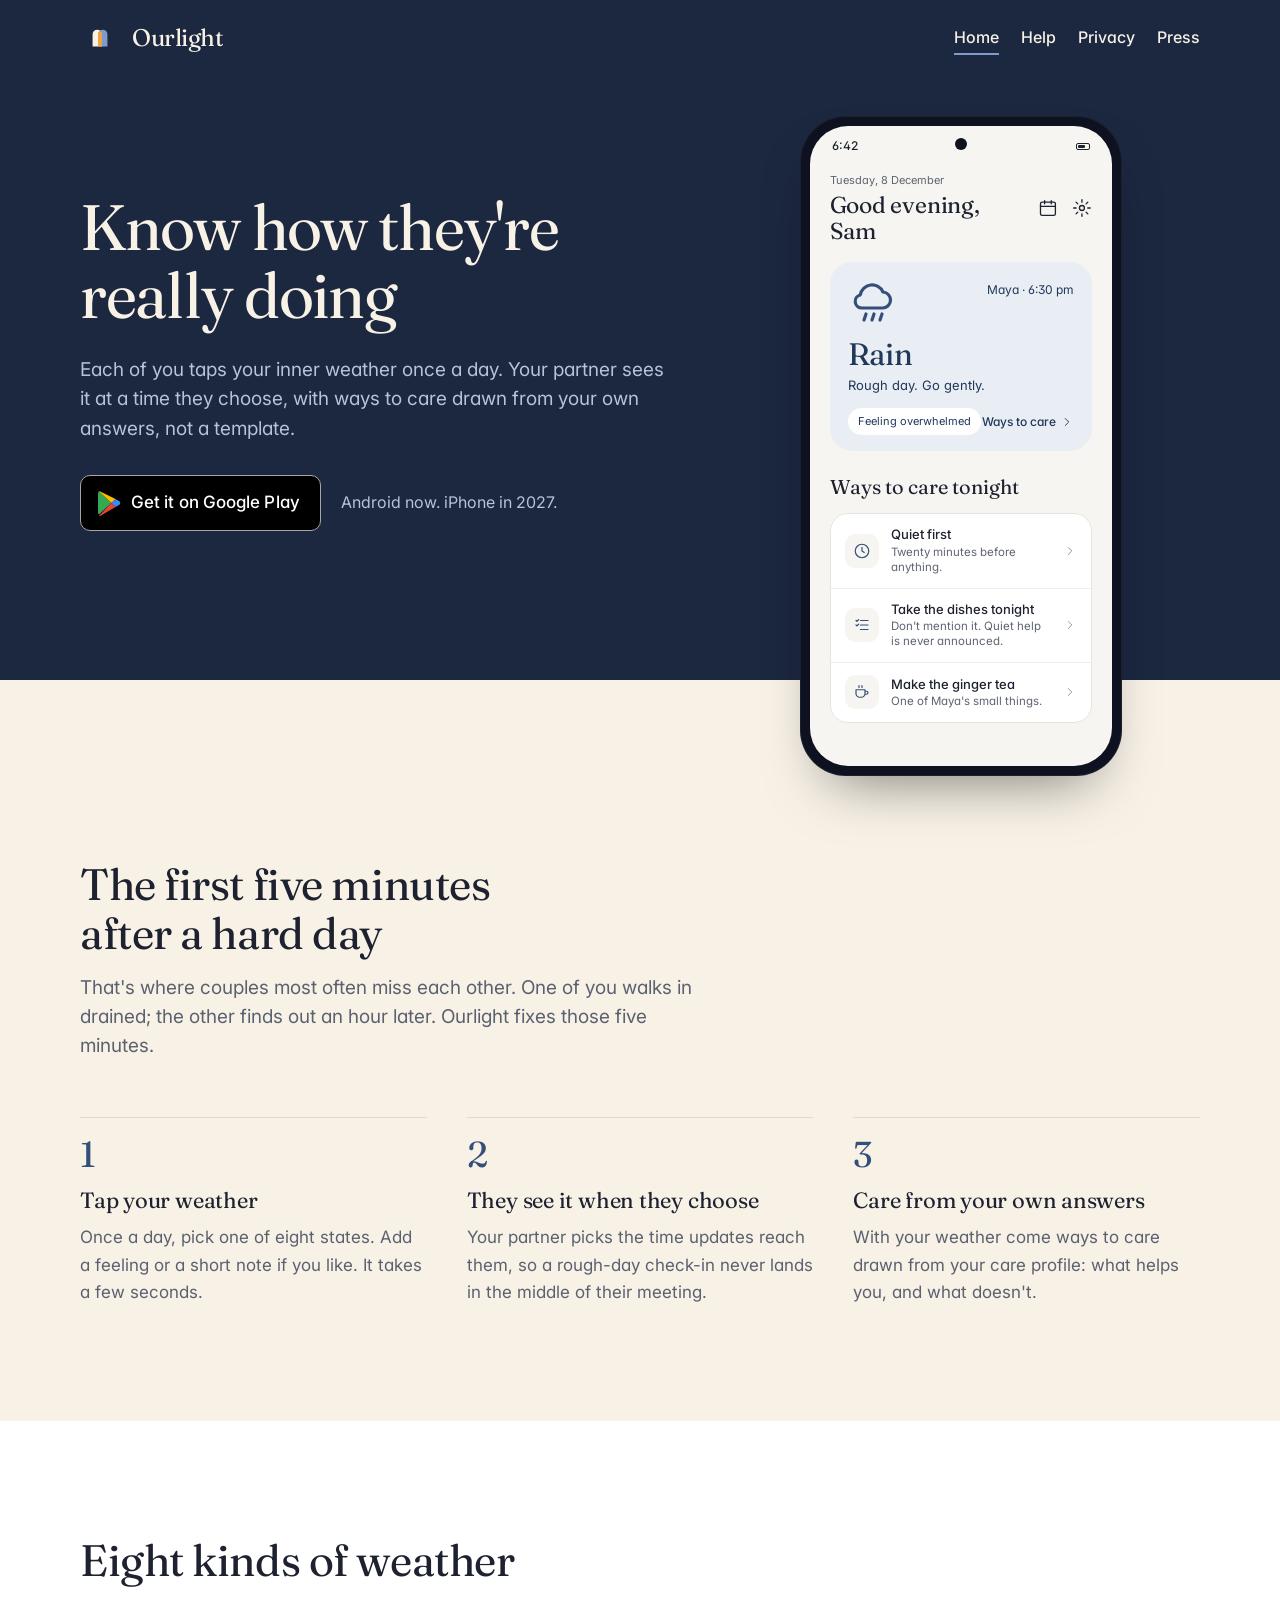
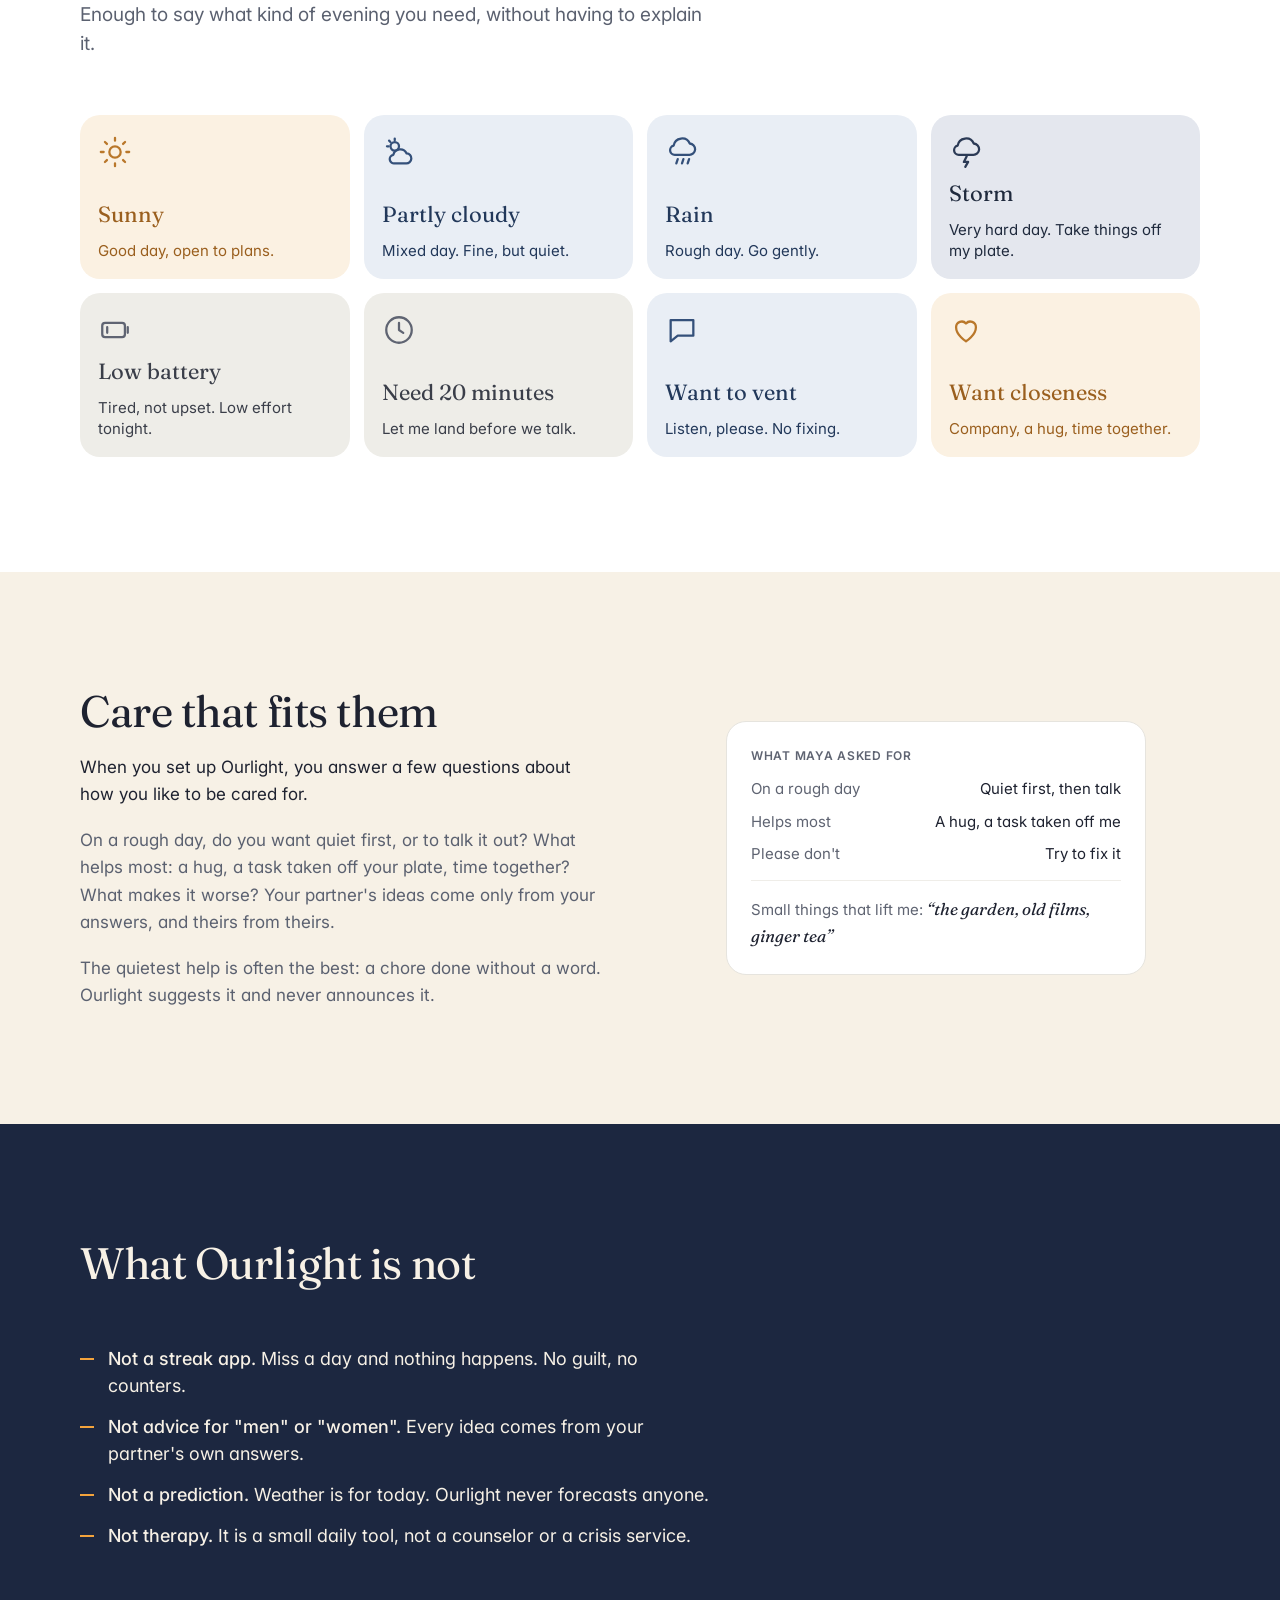
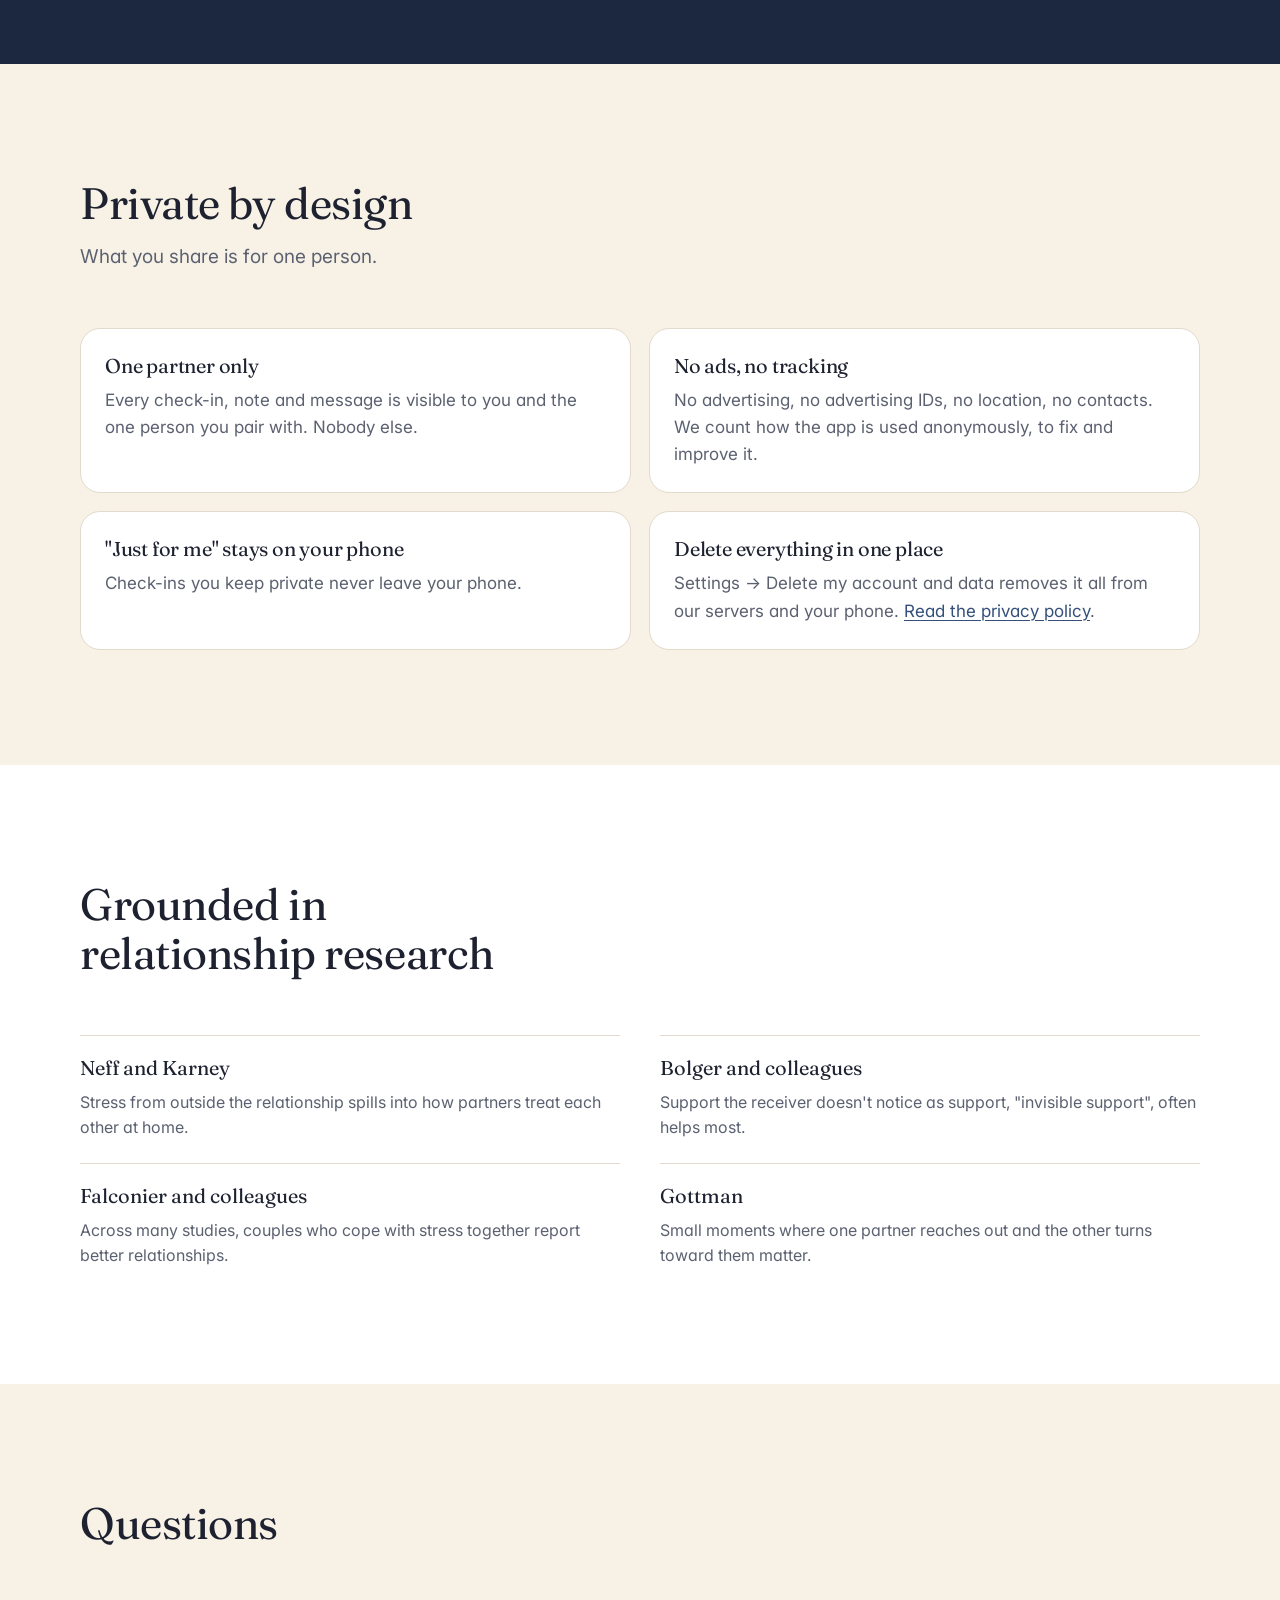
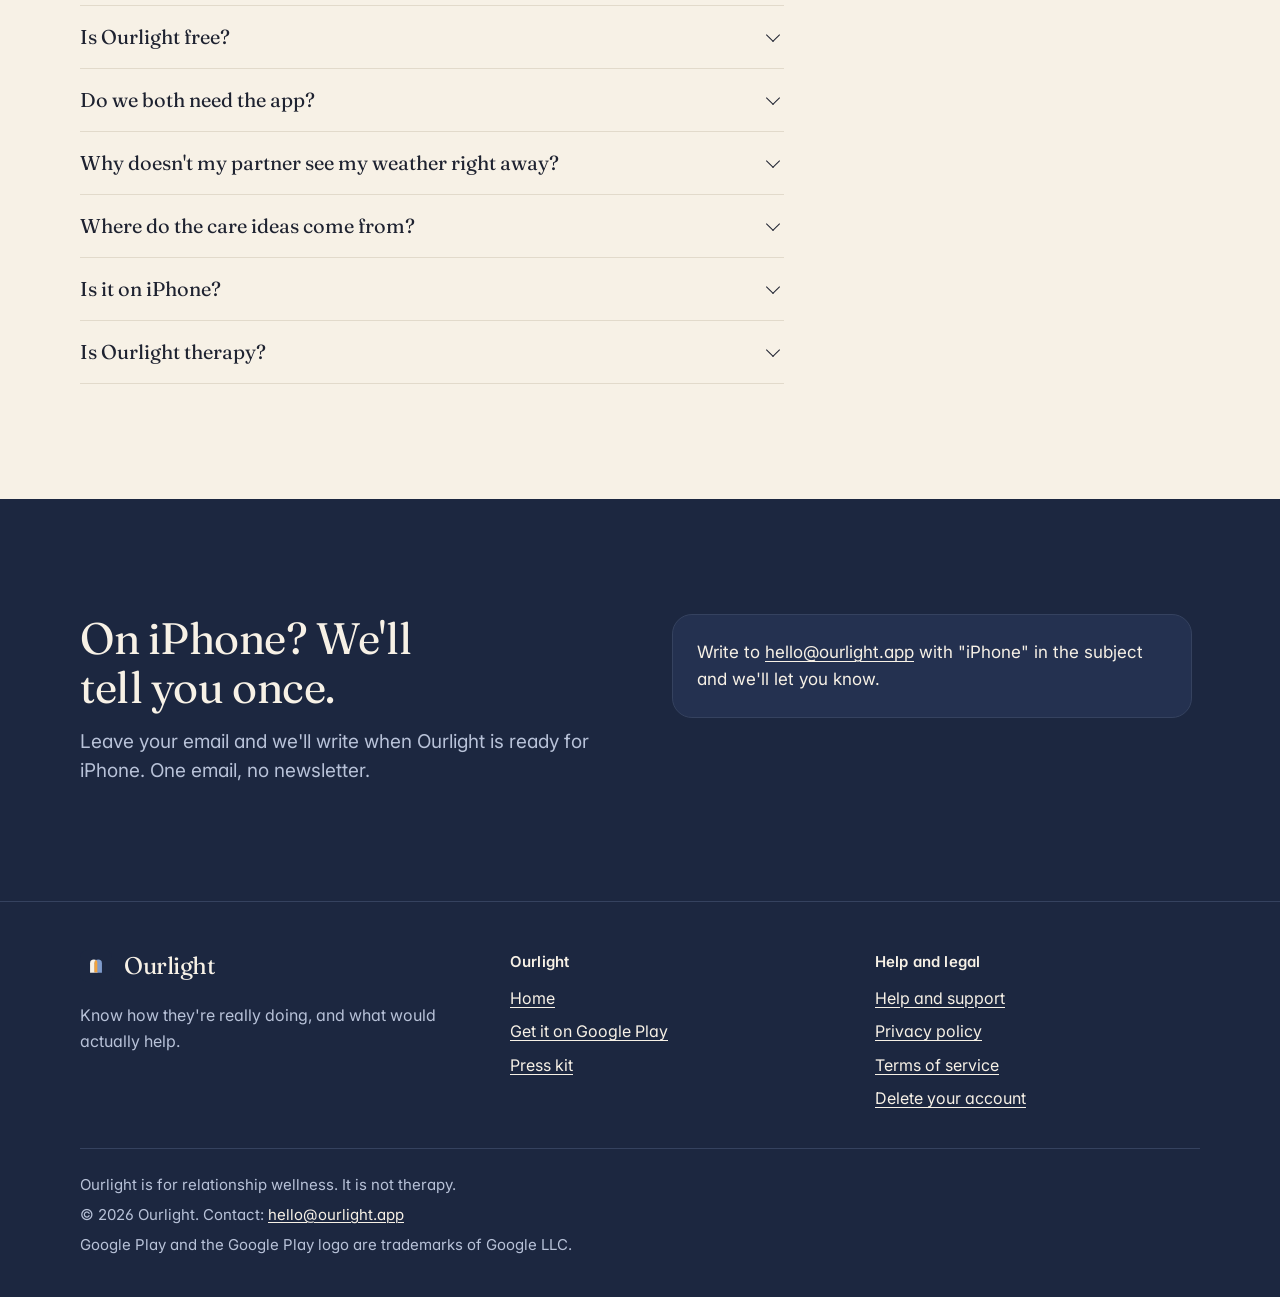
==== index.html @ b7037965 "Publish ourlight.app Co-Authored-By: Claude Opus 5.5 <noreply@anthropic.com> Claude-Session: https:/" ====
<!doctype html>
<html lang="en">
<head>
<meta charset="utf-8">
<meta name="viewport" content="width=device-width, initial-scale=1">
<title>Ourlight: Care for Couples</title>
<meta name="description" content="Know how your partner is really doing, and what would actually help. One tap a day. Care ideas from their own answers. No ads, no tracking.">
<link rel="canonical" href="https://ourlight.app/">
<meta name="theme-color" content="#1C2740">
<meta property="og:type" content="website">
<meta property="og:site_name" content="Ourlight">
<meta property="og:title" content="Ourlight: Care for Couples">
<meta property="og:description" content="Know how your partner is really doing, and what would actually help. One tap a day. Care ideas from their own answers. No ads, no tracking.">
<meta property="og:url" content="https://ourlight.app/">
<meta property="og:image" content="https://ourlight.app/assets/og/default.png">
<meta name="twitter:card" content="summary_large_image">
<link rel="icon" href="/favicon.png">
<link rel="apple-touch-icon" href="/apple-touch-icon.png">
<link rel="preconnect" href="https://fonts.googleapis.com">
<link rel="preconnect" href="https://fonts.gstatic.com" crossorigin>
<link rel="stylesheet" href="https://fonts.googleapis.com/css2?family=Fraunces:ital,opsz,wght@0,9..144,400;1,9..144,400&family=Inter:wght@400;500;600&display=swap">
<link rel="stylesheet" href="/assets/site.css">
</head>
<body>
<a class="skip-link" href="#main">Skip to content</a>
<header class="site-header on-navy" style="background:var(--navy)"><div class="wrap">
<a class="brand" href="/" aria-label="Ourlight home"><svg class="mark" viewBox="0 0 1024 1024" aria-hidden="true"><rect width="1024" height="1024" fill="#1C2740"/><defs><clipPath id="m1"><path d="M322 730 V420 A120 120 0 0 1 562 420 V730 Z"/></clipPath></defs><path d="M322 730 V420 A120 120 0 0 1 562 420 V730 Z" fill="#F7F1E6"/><path d="M462 730 V420 A120 120 0 0 1 702 420 V730 Z" fill="#7F9BCB"/><path d="M462 730 V420 A120 120 0 0 1 702 420 V730 Z" fill="#F3A33C" clip-path="url(#m1)"/></svg><span class="word">Ourlight</span></a>
<nav aria-label="Main"><ul class="nav"><li><a href="/" aria-current="page">Home</a></li><li><a href="/support">Help</a></li><li><a href="/privacy">Privacy</a></li><li><a href="/press">Press</a></li></ul></nav>
</div></header>
<main id="main">
<section class="hero"><div class="wrap grid">
<div class="hero-copy">
<h1>Know how they're really doing</h1>
<p class="lede">Each of you taps your inner weather once a day. Your partner sees it at a time they choose, with ways to care drawn from your own answers, not a template.</p>
<div class="hero-actions">
<a class="btn btn-play" href="https://play.google.com/store/apps/details?id=app.ourlight"><svg class="tri" viewBox="0 0 24 26" aria-hidden="true"><path d="M2 1.5l12.4 11.5L2 24.5c-.6-.3-1-.9-1-1.7V3.2c0-.8.4-1.4 1-1.7z" fill="#34A853"/><path d="M18.6 9.1L14.4 13 2 1.5c.3-.2.8-.2 1.2 0z" fill="#FBBC04"/><path d="M18.6 16.9L3.2 25.9c-.4.2-.9.2-1.2-.1L14.4 13z" fill="#EA4335"/><path d="M22.4 11.3c1.1.6 1.1 2.8 0 3.4l-3.8 2.2L14.4 13l4.2-3.9z" fill="#4285F4"/></svg><span>Get it on Google Play</span></a>
<p class="hero-note">Android now. iPhone in 2027.</p>
</div>
</div>
<div class="hero-phone"><div class="phone" role="img" aria-label="The Ourlight home screen showing Maya's weather: Rain, rough day, go gently, with three ways to care tonight">
<div class="screen">
<div class="status"><span>6:42</span><span class="cam"></span><span class="sig"><i></i></span></div>
<div class="content">
<div class="top"><div><p class="date">Tuesday, 8 December</p><p class="greet">Good evening, Sam</p></div><div class="icons"><svg viewBox="0 0 24 24" fill="none" stroke="currentColor" stroke-width="1.6" stroke-linecap="round" stroke-linejoin="round" aria-hidden="true"><rect x="3" y="5" width="18" height="16" rx="2"/><path d="M3 10h18M8 3v4M16 3v4"/></svg><svg viewBox="0 0 24 24" fill="none" stroke="currentColor" stroke-width="1.6" stroke-linecap="round" stroke-linejoin="round" aria-hidden="true"><circle cx="12" cy="12" r="3"/><path d="M12 2v3M12 19v3M4.9 4.9l2.1 2.1M17 17l2.1 2.1M2 12h3M19 12h3M4.9 19.1L7 17M17 7l2.1-2.1"/></svg></div></div>
<div class="wcard">
<div class="row"><svg class="big" viewBox="0 0 24 24" fill="none" stroke="currentColor" stroke-width="1.6" stroke-linecap="round" stroke-linejoin="round" aria-hidden="true"><path d="M7 14h10a4 4 0 0 0 .5-8 6 6 0 0 0-11.4 1.5A3.3 3.3 0 0 0 7 14z"/><path d="M9 17l-1 3M13 17l-1 3M17 17l-1 3"/></svg><span class="who">Maya &middot; 6:30 pm</span></div>
<div><div class="label">Rain</div><div class="meaning">Rough day. Go gently.</div></div>
<div class="foot"><span class="pill">Feeling overwhelmed</span><span class="ways">Ways to care <svg viewBox="0 0 24 24" fill="none" stroke="currentColor" stroke-width="1.6" stroke-linecap="round" stroke-linejoin="round" aria-hidden="true"><path d="M9 6l6 6-6 6"/></svg></span></div>
</div>
<h4>Ways to care tonight</h4>
<div class="list">
<div class="idea"><span class="tile"><svg viewBox="0 0 24 24" fill="none" stroke="currentColor" stroke-width="1.6" stroke-linecap="round" stroke-linejoin="round" aria-hidden="true"><circle cx="12" cy="12" r="9"/><path d="M12 7v5l3 2"/></svg></span><div><div class="t">Quiet first</div><div class="d">Twenty minutes before anything.</div></div><svg class="chev" viewBox="0 0 24 24" fill="none" stroke="currentColor" stroke-width="1.6" stroke-linecap="round" stroke-linejoin="round" aria-hidden="true"><path d="M9 6l6 6-6 6"/></svg></div>
<div class="idea"><span class="tile"><svg viewBox="0 0 24 24" fill="none" stroke="currentColor" stroke-width="1.6" stroke-linecap="round" stroke-linejoin="round" aria-hidden="true"><path d="M10 6h10M10 12h10M10 18h10M4 6l1.2 1.2L7.5 5M4 12l1.2 1.2L7.5 11"/></svg></span><div><div class="t">Take the dishes tonight</div><div class="d">Don't mention it. Quiet help is never announced.</div></div><svg class="chev" viewBox="0 0 24 24" fill="none" stroke="currentColor" stroke-width="1.6" stroke-linecap="round" stroke-linejoin="round" aria-hidden="true"><path d="M9 6l6 6-6 6"/></svg></div>
<div class="idea"><span class="tile"><svg viewBox="0 0 24 24" fill="none" stroke="currentColor" stroke-width="1.6" stroke-linecap="round" stroke-linejoin="round" aria-hidden="true"><path d="M4 9h12v5a5 5 0 0 1-5 5H9a5 5 0 0 1-5-5zM16 11h2a2 2 0 0 1 0 4h-2M8 3.5v2.5M12 3.5v2.5"/></svg></span><div><div class="t">Make the ginger tea</div><div class="d">One of Maya's small things.</div></div><svg class="chev" viewBox="0 0 24 24" fill="none" stroke="currentColor" stroke-width="1.6" stroke-linecap="round" stroke-linejoin="round" aria-hidden="true"><path d="M9 6l6 6-6 6"/></svg></div>
</div>
</div></div></div></div>
</div></section>

<section class="section index-first"><div class="wrap">
<div class="section-head"><h2>The first five minutes after a hard day</h2><p class="lede">That's where couples most often miss each other. One of you walks in drained; the other finds out an hour later. Ourlight fixes those five minutes.</p></div>
<ol class="steps" style="list-style:none;padding:0;margin:0">
<li class="step"><h3>Tap your weather</h3><p>Once a day, pick one of eight states. Add a feeling or a short note if you like. It takes a few seconds.</p></li>
<li class="step"><h3>They see it when they choose</h3><p>Your partner picks the time updates reach them, so a rough-day check-in never lands in the middle of their meeting.</p></li>
<li class="step"><h3>Care from your own answers</h3><p>With your weather come ways to care drawn from your care profile: what helps you, and what doesn't.</p></li>
</ol>
</div></section>

<section class="section band"><div class="wrap">
<div class="section-head"><h2>Eight kinds of weather</h2><p class="lede">Enough to say what kind of evening you need, without having to explain it.</p></div>
<ul class="states"><li class="state sunny"><svg class="wi" viewBox="0 0 24 24" fill="none" stroke="currentColor" stroke-width="1.6" stroke-linecap="round" stroke-linejoin="round" aria-hidden="true"><circle cx="12" cy="12" r="4"/><path d="M12 2v2M12 20v2M4.9 4.9l1.4 1.4M17.7 17.7l1.4 1.4M2 12h2M20 12h2M4.9 19.1l1.4-1.4M17.7 6.3l1.4-1.4"/></svg><span class="label">Sunny</span><p class="meaning">Good day, open to plans.</p></li><li class="state partly"><svg class="wi" viewBox="0 0 24 24" fill="none" stroke="currentColor" stroke-width="1.6" stroke-linecap="round" stroke-linejoin="round" aria-hidden="true"><circle cx="9" cy="8" r="3"/><path d="M9 2.5v1.2M3.5 8h1.2M5 4l.9.9"/><path d="M9 20h8a3.5 3.5 0 0 0 .4-7 5 5 0 0 0-9.4 1A3 3 0 0 0 9 20z"/></svg><span class="label">Partly cloudy</span><p class="meaning">Mixed day. Fine, but quiet.</p></li><li class="state rain"><svg class="wi" viewBox="0 0 24 24" fill="none" stroke="currentColor" stroke-width="1.6" stroke-linecap="round" stroke-linejoin="round" aria-hidden="true"><path d="M7 14h10a4 4 0 0 0 .5-8 6 6 0 0 0-11.4 1.5A3.3 3.3 0 0 0 7 14z"/><path d="M9 17l-1 3M13 17l-1 3M17 17l-1 3"/></svg><span class="label">Rain</span><p class="meaning">Rough day. Go gently.</p></li><li class="state storm"><svg class="wi" viewBox="0 0 24 24" fill="none" stroke="currentColor" stroke-width="1.6" stroke-linecap="round" stroke-linejoin="round" aria-hidden="true"><path d="M7 14h10a4 4 0 0 0 .5-8 6 6 0 0 0-11.4 1.5A3.3 3.3 0 0 0 7 14z"/><path d="M12.5 15l-2 4h3l-2 3.5"/></svg><span class="label">Storm</span><p class="meaning">Very hard day. Take things off my plate.</p></li><li class="state battery"><svg class="wi" viewBox="0 0 24 24" fill="none" stroke="currentColor" stroke-width="1.6" stroke-linecap="round" stroke-linejoin="round" aria-hidden="true"><rect x="3" y="7" width="16" height="10" rx="2"/><path d="M21 10v4M6.5 10v4"/></svg><span class="label">Low battery</span><p class="meaning">Tired, not upset. Low effort tonight.</p></li><li class="state space"><svg class="wi" viewBox="0 0 24 24" fill="none" stroke="currentColor" stroke-width="1.6" stroke-linecap="round" stroke-linejoin="round" aria-hidden="true"><circle cx="12" cy="12" r="9"/><path d="M12 12l3 2M12 12V7"/></svg><span class="label">Need 20 minutes</span><p class="meaning">Let me land before we talk.</p></li><li class="state vent"><svg class="wi" viewBox="0 0 24 24" fill="none" stroke="currentColor" stroke-width="1.6" stroke-linecap="round" stroke-linejoin="round" aria-hidden="true"><path d="M4 5h16v11H9l-5 4z"/></svg><span class="label">Want to vent</span><p class="meaning">Listen, please. No fixing.</p></li><li class="state closeness"><svg class="wi" viewBox="0 0 24 24" fill="none" stroke="currentColor" stroke-width="1.6" stroke-linecap="round" stroke-linejoin="round" aria-hidden="true"><path d="M12 20s-7-4.4-7-10a4 4 0 0 1 7-2.6A4 4 0 0 1 19 10c0 5.6-7 10-7 10z"/></svg><span class="label">Want closeness</span><p class="meaning">Company, a hug, time together.</p></li></ul>
</div></section>

<section class="section"><div class="wrap split">
<div class="text">
<h2>Care that fits them</h2>
<p class="strong" style="margin-top:18px">When you set up Ourlight, you answer a few questions about how you like to be cared for.</p>
<p>On a rough day, do you want quiet first, or to talk it out? What helps most: a hug, a task taken off your plate, time together? What makes it worse? Your partner's ideas come only from your answers, and theirs from theirs.</p>
<p>The quietest help is often the best: a chore done without a word. Ourlight suggests it and never announces it.</p>
</div>
<div class="profile-card" aria-label="Example care profile">
<div class="eyebrow">What Maya asked for</div>
<dl>
<div class="r"><dt>On a rough day</dt><dd>Quiet first, then talk</dd></div>
<div class="r"><dt>Helps most</dt><dd>A hug, a task taken off me</dd></div>
<div class="r"><dt>Please don't</dt><dd>Try to fix it</dd></div>
</dl>
<div class="lift">Small things that lift me: <q>the garden, old films, ginger tea</q></div>
</div>
</div></section>

<section class="section band-navy"><div class="wrap">
<div class="section-head"><h2>What Ourlight is not</h2></div>
<ul class="plain">
<li><b>Not a streak app.</b> Miss a day and nothing happens. No guilt, no counters.</li>
<li><b>Not advice for "men" or "women".</b> Every idea comes from your partner's own answers.</li>
<li><b>Not a prediction.</b> Weather is for today. Ourlight never forecasts anyone.</li>
<li><b>Not therapy.</b> It is a small daily tool, not a counselor or a crisis service.</li>
</ul>
</div></section>

<section class="section"><div class="wrap">
<div class="section-head"><h2>Private by design</h2><p class="lede">What you share is for one person.</p></div>
<div class="tiles">
<div class="tile-card"><h3>One partner only</h3><p>Every check-in, note and message is visible to you and the one person you pair with. Nobody else.</p></div>
<div class="tile-card"><h3>No ads, no tracking</h3><p>No advertising, no advertising IDs, no location, no contacts. We count how the app is used anonymously, to fix and improve it.</p></div>
<div class="tile-card"><h3>"Just for me" stays on your phone</h3><p>Check-ins you keep private never leave your phone.</p></div>
<div class="tile-card"><h3>Delete everything in one place</h3><p>Settings &rarr; Delete my account and data removes it all from our servers and your phone. <a href="/privacy">Read the privacy policy</a>.</p></div>
</div>
</div></section>

<section class="section band"><div class="wrap">
<div class="section-head"><h2>Grounded in relationship research</h2></div>
<ul class="cites">
<li><span class="who">Neff and Karney</span><p>Stress from outside the relationship spills into how partners treat each other at home.</p></li>
<li><span class="who">Bolger and colleagues</span><p>Support the receiver doesn't notice as support, "invisible support", often helps most.</p></li>
<li><span class="who">Falconier and colleagues</span><p>Across many studies, couples who cope with stress together report better relationships.</p></li>
<li><span class="who">Gottman</span><p>Small moments where one partner reaches out and the other turns toward them matter.</p></li>
</ul>
</div></section>

<section class="section"><div class="wrap">
<div class="section-head"><h2>Questions</h2></div>
<div class="faq"><details><summary>Is Ourlight free?</summary><div class="a"><p>Yes. The daily check-in, delivery at your chosen time and care ideas are free for both of you. A paid plan with extras will come later; the daily core stays free.</p></div></details><details><summary>Do we both need the app?</summary><div class="a"><p>Yes. Ourlight works between two people. One of you invites the other by email or with a six-character code, and the two phones pair.</p></div></details><details><summary>Why doesn't my partner see my weather right away?</summary><div class="a"><p>Each person chooses when updates reach them, so a hard-day check-in doesn't land in the middle of their meeting. They see it at the time they set, ready to respond.</p></div></details><details><summary>Where do the care ideas come from?</summary><div class="a"><p>From your partner's own answers: how they like to be cared for on a rough day, what helps and what doesn't. Nothing is based on gender, and nothing is a prediction.</p></div></details><details><summary>Is it on iPhone?</summary><div class="a"><p>Not yet. Ourlight is on Android first. Leave your email below and we will tell you once when the iPhone version is ready.</p></div></details><details><summary>Is Ourlight therapy?</summary><div class="a"><p>No. It is a small daily tool for couples. If you feel unsafe or are in crisis, contact local emergency services or a helpline in your country.</p></div></details></div>
</div></section>

<section class="section band-navy waitlist" id="waitlist"><div class="wrap">
<div><h2>On iPhone? We'll tell you once.</h2><p class="lede" style="margin-top:14px">Leave your email and we'll write when Ourlight is ready for iPhone. One email, no newsletter.</p></div>
<div>
<form class="form" id="waitlist-form" hidden novalidate>
<label for="wl-email">Email</label>
<div class="row"><input id="wl-email" name="email" type="email" autocomplete="email" required placeholder="you@example.com"><button class="btn btn-amber" type="submit">Notify me</button></div>
<div class="hp" aria-hidden="true"><input tabindex="-1" autocomplete="off" name="website"></div>
<p class="status" data-status role="status" aria-live="polite"></p>
</form>
<div class="panel" data-fallback><p>Write to <a data-email="iPhone" href="mailto:hello@ourlight.app?subject=iPhone">hello@ourlight.app</a> with "iPhone" in the subject and we'll let you know.</p></div>
</div>
</div></section>
</main>
<script type="application/ld+json">{"@context":"https://schema.org","@type":"SoftwareApplication","name":"Ourlight","applicationCategory":"LifestyleApplication","operatingSystem":"Android","url":"https://ourlight.app","offers":{"@type":"Offer","price":"0","priceCurrency":"USD"},"description":"A couples app: each partner taps their daily inner weather; the other sees it at a chosen time, with care ideas from their own answers."}</script>
<footer class="site-footer"><div class="wrap">
<div class="cols">
<div><a class="brand" href="/" aria-label="Ourlight home"><svg class="mark sm" viewBox="0 0 1024 1024" aria-hidden="true"><rect width="1024" height="1024" fill="#1C2740"/><defs><clipPath id="m2"><path d="M322 730 V420 A120 120 0 0 1 562 420 V730 Z"/></clipPath></defs><path d="M322 730 V420 A120 120 0 0 1 562 420 V730 Z" fill="#F7F1E6"/><path d="M462 730 V420 A120 120 0 0 1 702 420 V730 Z" fill="#7F9BCB"/><path d="M462 730 V420 A120 120 0 0 1 702 420 V730 Z" fill="#F3A33C" clip-path="url(#m2)"/></svg><span class="word">Ourlight</span></a>
<p style="margin-top:14px">Know how they're really doing, and what would actually help.</p></div>
<div><h4>Ourlight</h4><ul><li><a href="/">Home</a></li><li><a href="https://play.google.com/store/apps/details?id=app.ourlight">Get it on Google Play</a></li><li><a href="/press">Press kit</a></li></ul></div>
<div><h4>Help and legal</h4><ul><li><a href="/support">Help and support</a></li><li><a href="/privacy">Privacy policy</a></li><li><a href="/terms">Terms of service</a></li><li><a href="/delete-account">Delete your account</a></li></ul></div>
</div>
<div class="legal">
<p>Ourlight is for relationship wellness. It is not therapy.</p>
<p>&copy; 2026 Ourlight. Contact: <a data-email="" href="mailto:hello@ourlight.app">hello@ourlight.app</a></p>
<p>Google Play and the Google Play logo are trademarks of Google LLC.</p>
</div>
</div></footer>
<script src="/assets/site.js" defer></script>
</body>
</html>
---- assets/site.css ----
/* Ourlight website — shared stylesheet.
   Source of truth for words and colors: ops/brand/BRAND.md.
   Logo colors live on navy; the slate accent is the one highlight on paper. */

:root {
  /* Logo colors (BRAND.md) */
  --navy: #1C2740;
  --cream: #F7F1E6;
  --amber: #F3A33C;
  --blue: #7F9BCB;

  /* Page surface tokens (light) */
  --paper: #F7F1E6;
  --paper-2: #FFFFFF;
  --paper-3: #EFE8DA;
  --ink: #1E2230;
  --muted: #5B6170;
  --line: #E2DACB;
  --accent: #34507A;
  --accent-deep: #22385A;
  --accent-soft: #E9EEF5;
  --warm-soft: #FBF1E2;
  --warm-deep: #9A5F1E;
  --danger: #9B3B3B;
  --focus: #34507A;

  /* On navy */
  --on-navy: #F7F1E6;
  --on-navy-muted: #B8C2D8;
  --navy-2: #243150;
  --navy-line: #35425F;

  --serif: "Fraunces", "Iowan Old Style", Georgia, serif;
  --sans: "Inter", system-ui, -apple-system, "Segoe UI", Roboto, sans-serif;

  --gutter: 20px;
  --max: 1120px;
  --measure: 64ch;
  --r-sm: 12px;
  --r-md: 16px;
  --r-lg: 20px;
  --r-xl: 24px;

  color-scheme: light dark;
}

@media (prefers-color-scheme: dark) {
  :root {
    --paper: #111828;
    --paper-2: #1C2740;
    --paper-3: #182238;
    --ink: #F1ECE1;
    --muted: #AEB7CB;
    --line: #2D3A55;
    --accent: #A9BEE3;
    --accent-deep: #CBD7EE;
    --accent-soft: #1F2C47;
    --warm-soft: #2A2416;
    --warm-deep: #E6B06C;
    --danger: #E08A8A;
    --focus: #F3A33C;
    --navy-2: #243150;
  }
}

@media (min-width: 720px) {
  :root { --gutter: 32px; }
}

/* Base */
*, *::before, *::after { box-sizing: border-box; }
html { -webkit-text-size-adjust: 100%; scroll-behavior: smooth; }
@media (prefers-reduced-motion: reduce) {
  html { scroll-behavior: auto; }
  *, *::before, *::after { animation: none !important; transition: none !important; }
}
body {
  margin: 0;
  background: var(--paper);
  color: var(--ink);
  font-family: var(--sans);
  font-size: 1.0625rem;
  line-height: 1.6;
  font-feature-settings: "cv11", "ss01";
  -webkit-font-smoothing: antialiased;
  overflow-x: clip;
}
h1, h2, h3, h4 {
  font-family: var(--serif);
  font-weight: 400;
  font-optical-sizing: auto;
  letter-spacing: -0.01em;
  margin: 0;
  color: var(--ink);
  text-wrap: balance;
}
h1 { font-size: clamp(2.375rem, 1.6rem + 3.6vw, 4rem); line-height: 1.06; letter-spacing: -0.02em; }
h2 { font-size: clamp(1.875rem, 1.4rem + 2vw, 2.75rem); line-height: 1.12; }
h3 { font-size: 1.375rem; line-height: 1.3; }
p, ul, ol, dl { margin: 0 0 1.1em; }
p:last-child, ul:last-child, ol:last-child { margin-bottom: 0; }
a { color: var(--accent); text-decoration: underline; text-decoration-thickness: 1px; text-underline-offset: 0.16em; }
a:hover { text-decoration-thickness: 2px; }
:focus-visible { outline: 3px solid var(--focus); outline-offset: 3px; border-radius: 4px; }
img, svg { display: block; max-width: 100%; }
button, input, textarea { font: inherit; color: inherit; }
strong { font-weight: 600; }
em { font-family: var(--serif); font-style: italic; font-size: 1.04em; }
code { font-family: ui-monospace, SFMono-Regular, Menlo, Consolas, monospace; font-size: 0.92em; background: var(--paper-3); padding: 0.1em 0.35em; border-radius: 6px; }
hr { border: 0; border-top: 1px solid var(--line); margin: 2rem 0; }
.visually-hidden { position: absolute !important; width: 1px; height: 1px; overflow: hidden; clip: rect(0 0 0 0); white-space: nowrap; }
.skip-link { position: absolute; left: var(--gutter); top: -100px; background: var(--amber); color: var(--navy); padding: 10px 14px; border-radius: 10px; z-index: 100; text-decoration: none; font-weight: 500; }
.skip-link:focus { top: 12px; }

.wrap { width: min(var(--max), 100% - 2 * var(--gutter)); margin-inline: auto; }
.measure { max-width: var(--measure); }
.lede { font-size: 1.1875rem; line-height: 1.55; color: var(--muted); max-width: var(--measure); }
.muted { color: var(--muted); }
.small { font-size: 1rem; }

/* Mark (inline SVG symbol lives in each page) */
.mark { width: 40px; height: 40px; border-radius: 22.5%; flex: none; }
.mark.sm { width: 32px; height: 32px; }

/* Header */
.site-header { padding: 18px 0; }
.site-header .wrap { display: flex; align-items: center; justify-content: space-between; gap: 16px; flex-wrap: wrap; }
.brand { display: inline-flex; align-items: center; gap: 12px; text-decoration: none; color: var(--ink); }
.brand .word { font-family: var(--serif); font-size: 1.5rem; letter-spacing: -0.02em; line-height: 1; }
.nav { display: flex; gap: 6px 22px; flex-wrap: wrap; align-items: center; margin: 0; padding: 0; list-style: none; }
.nav a { color: var(--ink); text-decoration: none; font-weight: 500; font-size: 1rem; padding: 6px 0; border-bottom: 2px solid transparent; }
.nav a:hover, .nav a[aria-current="page"] { border-bottom-color: var(--accent); }
.on-navy { color: var(--on-navy); }
.on-navy .brand, .on-navy .nav a { color: var(--on-navy); }
.on-navy .nav a:hover, .on-navy .nav a[aria-current="page"] { border-bottom-color: var(--blue); }
@media (max-width: 560px) {
  .site-header .wrap { flex-direction: column; align-items: flex-start; gap: 10px; }
  .nav { gap: 4px 18px; }
}

/* Buttons */
.btn { display: inline-flex; align-items: center; justify-content: center; gap: 10px; min-height: 52px; padding: 0 22px; border-radius: 14px; border: 1px solid transparent; font-weight: 600; font-size: 1.0625rem; text-decoration: none; cursor: pointer; transition: transform 160ms ease, background-color 160ms ease; }
.btn:active { transform: scale(0.98); }
.btn-primary { background: var(--accent); color: #fff; }
.btn-primary:hover { background: var(--accent-deep); }
@media (prefers-color-scheme: dark) {
  .btn-primary { color: var(--navy); }
  .btn-primary:hover { background: var(--accent-deep); }
}
.btn-amber { background: var(--amber); color: var(--navy); }
.btn-amber:hover { background: #F5B35B; }
.btn-ghost { background: transparent; color: var(--ink); border-color: var(--line); }
.btn-ghost:hover { border-color: var(--ink); }
.on-navy .btn-ghost { color: var(--on-navy); border-color: var(--navy-line); }
.on-navy .btn-ghost:hover { border-color: var(--on-navy); }
.btn[disabled], .btn[aria-disabled="true"] { opacity: 0.55; cursor: default; transform: none; }

/* Google Play button: black, rounded, white text, Play triangle. Plain button, not the badge artwork. */
.btn-play { background: #000; color: #fff; border-color: #A6A6A6; border-radius: 10px; padding: 0 20px 0 16px; min-height: 56px; font-weight: 500; letter-spacing: 0.005em; }
.btn-play:hover { background: #111; }
.btn-play .tri { width: 24px; height: 26px; flex: none; }

/* Hero */
.hero { background: var(--navy); color: var(--on-navy); position: relative; }
.hero .wrap.grid { display: grid; grid-template-columns: minmax(0, 1.1fr) minmax(0, 0.9fr); gap: 32px 56px; align-items: center; padding: 40px 0 0; }
.hero-copy { padding-bottom: 72px; }
.hero h1 { color: var(--on-navy); max-width: 14ch; }
.hero .lede { color: var(--on-navy-muted); margin: 26px 0 32px; font-size: 1.1875rem; }
.hero-actions { display: flex; flex-wrap: wrap; align-items: center; gap: 14px 20px; }
.hero-note { color: var(--on-navy-muted); font-size: 1rem; margin: 0; }
.hero-phone { justify-self: center; align-self: end; margin-bottom: -96px; position: relative; z-index: 2; }
@media (max-width: 860px) {
  .hero .wrap.grid { grid-template-columns: 1fr; gap: 28px; padding-top: 28px; }
  .hero-copy { padding-bottom: 0; }
  .hero h1 { max-width: 16ch; }
  .hero-phone { margin-bottom: -72px; }
}

/* Phone mock: the real home screen, app colors from src/theme.ts */
.phone {
  --p-bg: #F6F5F1; --p-card: #FFFFFF; --p-line: #E6E4DE; --p-hair: #EFEDE8; --p-ink: #1E2230; --p-muted: #5F6472; --p-faint: #8A8E99;
  --p-accent: #34507A; --p-accent-deep: #22385A; --p-accent-soft: #E9EEF5;
  width: 322px; height: 660px; border-radius: 46px; background: #0E1220; padding: 10px; box-shadow: 0 30px 60px -30px rgba(0,0,0,0.55), 0 0 0 1px rgba(255,255,255,0.06) inset;
  color: var(--p-ink); font-family: var(--sans); text-align: left;
}
.phone .screen { position: relative; width: 100%; height: 100%; border-radius: 38px; background: var(--p-bg); overflow: hidden; }
.phone .status { height: 40px; display: flex; align-items: center; justify-content: space-between; padding: 0 22px; font-size: 12px; font-weight: 500; color: var(--p-ink); }
.phone .status .cam { position: absolute; top: 12px; left: 50%; width: 12px; height: 12px; margin-left: -6px; border-radius: 50%; background: #0E1220; }
.phone .status .sig { display: flex; gap: 5px; align-items: center; }
.phone .status .sig i { display: block; width: 14px; height: 7px; border: 1.5px solid var(--p-ink); border-radius: 2px; position: relative; }
.phone .status .sig i::after { content: ""; position: absolute; inset: 1px; right: 4px; background: var(--p-ink); border-radius: 1px; }
.phone .content { padding: 6px 20px 24px; display: grid; gap: 18px; }
.phone .date { font-size: 11px; color: var(--p-muted); margin: 0; }
.phone .greet { font-family: var(--serif); font-size: 23px; letter-spacing: -0.01em; margin: 2px 0 0; color: var(--p-ink); line-height: 1.15; }
.phone .top { display: flex; align-items: center; justify-content: space-between; gap: 8px; }
.phone .top .icons { display: flex; gap: 14px; color: var(--p-ink); }
.phone .top .icons svg { width: 20px; height: 20px; }
.phone .delivered { font-size: 12px; margin: 0; color: var(--p-muted); }
.phone .delivered b { font-weight: 500; color: var(--p-accent); }
.phone .wcard { background: var(--p-accent-soft); border-radius: 22px; padding: 18px 18px 16px; display: grid; gap: 10px; color: var(--p-accent-deep); }
.phone .wcard .row { display: flex; justify-content: space-between; align-items: flex-start; }
.phone .wcard .row .who { font-size: 12px; }
.phone .wcard .big { width: 48px; height: 48px; color: var(--p-accent); }
.phone .wcard .label { font-family: var(--serif); font-size: 31px; line-height: 1.05; letter-spacing: -0.01em; }
.phone .wcard .meaning { font-size: 13px; margin-top: 4px; }
.phone .wcard .note { font-family: var(--serif); font-style: italic; font-size: 15px; line-height: 1.45; color: var(--p-ink); }
.phone .wcard .foot { display: flex; justify-content: space-between; align-items: center; margin-top: 2px; }
.phone .pill { background: #fff; border-radius: 999px; padding: 5px 10px; font-size: 11px; }
.phone .ways { display: inline-flex; align-items: center; gap: 4px; font-size: 12px; font-weight: 500; }
.phone .ways svg { width: 14px; height: 14px; }
.phone h4 { font-family: var(--serif); font-size: 20px; font-weight: 400; margin: 2px 0 0; color: var(--p-ink); letter-spacing: 0; }
.phone .list { background: var(--p-card); border: 1px solid var(--p-line); border-radius: 18px; overflow: hidden; margin-top: -8px; }
.phone .idea { display: flex; align-items: center; gap: 12px; padding: 12px 14px; min-height: 60px; }
.phone .idea + .idea { border-top: 1px solid var(--p-hair); }
.phone .idea .tile { width: 34px; height: 34px; border-radius: 10px; background: var(--p-bg); display: grid; place-items: center; color: var(--p-accent); flex: none; }
.phone .idea .tile svg { width: 18px; height: 18px; }
.phone .idea .t { font-size: 13px; font-weight: 500; line-height: 1.25; color: var(--p-ink); }
.phone .idea .d { font-size: 11.5px; line-height: 1.35; color: var(--p-muted); margin-top: 2px; }
.phone .idea .chev { width: 14px; height: 14px; color: var(--p-faint); margin-left: auto; flex: none; }
.phone .fine { font-size: 11px; line-height: 1.45; text-align: center; color: var(--p-muted); margin: 0; }
@media (max-width: 380px) {
  .phone { width: 300px; height: 630px; }
}

/* Sections */
.section { padding: clamp(64px, 9vw, 120px) 0; }
.section.tight { padding-top: clamp(40px, 6vw, 72px); }
.section-head { max-width: 40rem; margin-bottom: clamp(32px, 5vw, 56px); }
.section-head .lede { margin-top: 14px; }
.band { background: var(--paper-2); }
.band-navy { background: var(--navy); color: var(--on-navy); }
.band-navy h2, .band-navy h3 { color: var(--on-navy); }
.band-navy .lede, .band-navy .muted { color: var(--on-navy-muted); }
.band-navy a { color: var(--on-navy); }
.index-first { padding-top: clamp(136px, 16vw, 180px); }

/* How it works: a real sequence, so the numerals are earned */
.steps { display: grid; grid-template-columns: repeat(3, minmax(0, 1fr)); gap: 28px 40px; counter-reset: step; }
.step { position: relative; padding-top: 18px; border-top: 1px solid var(--line); }
.step::before { counter-increment: step; content: counter(step); font-family: var(--serif); font-size: 2.25rem; line-height: 1; color: var(--accent); display: block; margin-bottom: 14px; }
.step h3 { margin-bottom: 10px; }
.step p { color: var(--muted); }
@media (max-width: 760px) { .steps { grid-template-columns: 1fr; gap: 24px; } }

/* The eight states */
.states { display: grid; grid-template-columns: repeat(4, minmax(0, 1fr)); gap: 14px; list-style: none; padding: 0; margin: 0; }
.state { --tint: #E9EEF5; --sink: #22385A; --sicon: #34507A; background: var(--tint); color: var(--sink); border-radius: var(--r-lg); padding: 20px 18px 18px; min-height: 164px; display: flex; flex-direction: column; gap: 12px; }
.state .wi { width: 34px; height: 34px; color: var(--sicon); }
.state .label { font-family: var(--serif); font-size: 1.375rem; line-height: 1.15; margin-top: auto; }
.state .meaning { font-size: 0.9375rem; line-height: 1.4; margin: 0; }
.state.sunny, .state.closeness { --tint: #FBF1E2; --sink: #9A5F1E; --sicon: #B9772A; }
.state.partly, .state.rain, .state.vent { --tint: #E9EEF5; --sink: #22385A; --sicon: #34507A; }
.state.storm { --tint: #E4E7EE; --sink: #1F2A3D; --sicon: #2B3A55; }
.state.battery, .state.space { --tint: #EEEDE8; --sink: #3A3E49; --sicon: #5F6472; }
@media (max-width: 900px) { .states { grid-template-columns: repeat(2, minmax(0, 1fr)); } }
@media (max-width: 380px) { .state { min-height: 150px; padding: 16px 14px 14px; } .state .label { font-size: 1.25rem; } }
.states-note { margin-top: 22px; color: var(--muted); max-width: var(--measure); }

/* Two-column feature */
.split { display: grid; grid-template-columns: minmax(0, 1fr) minmax(0, 1fr); gap: 40px 64px; align-items: center; }
.split > .text p { color: var(--muted); }
.split > .text p.strong { color: var(--ink); }
@media (max-width: 820px) { .split { grid-template-columns: 1fr; gap: 32px; } }

/* Care profile card (a faithful mock of "What Sam asked for") */
.profile-card { background: #FFFFFF; color: #1E2230; border: 1px solid #E6E4DE; border-radius: var(--r-lg); padding: 24px; max-width: 420px; justify-self: center; width: 100%; }
.profile-card .eyebrow { font-size: 12px; letter-spacing: 0.06em; text-transform: uppercase; color: #5F6472; font-weight: 600; margin-bottom: 14px; }
.profile-card dl { margin: 0; display: grid; gap: 12px; }
.profile-card .r { display: flex; justify-content: space-between; gap: 16px; font-size: 15px; line-height: 1.35; }
.profile-card dt { color: #5F6472; flex: none; margin: 0; }
.profile-card dd { margin: 0; text-align: right; }
.profile-card .lift { border-top: 1px solid #EFEDE8; margin-top: 16px; padding-top: 14px; font-size: 15px; color: #5F6472; }
.profile-card .lift q { font-family: var(--serif); font-style: italic; color: #1E2230; font-size: 17px; quotes: "\201C" "\201D"; }

/* Plain lists */
.plain { list-style: none; padding: 0; margin: 0; display: grid; gap: 14px; max-width: 40rem; }
.plain li { padding-left: 28px; position: relative; font-size: 1.125rem; line-height: 1.5; }
.plain li::before { content: ""; position: absolute; left: 0; top: 0.72em; width: 14px; height: 2px; background: var(--amber); }
.plain li b { font-weight: 500; }

/* Private by design */
.tiles { display: grid; grid-template-columns: repeat(2, minmax(0, 1fr)); gap: 18px; }
.tile-card { background: var(--paper-2); border: 1px solid var(--line); border-radius: var(--r-lg); padding: 24px; }
.band .tile-card { background: var(--paper); }
.tile-card h3 { font-size: 1.25rem; margin-bottom: 8px; }
.tile-card p { color: var(--muted); margin: 0; }
@media (max-width: 680px) { .tiles { grid-template-columns: 1fr; } }

/* Research */
.cites { list-style: none; margin: 0; padding: 0; display: grid; grid-template-columns: repeat(2, minmax(0, 1fr)); gap: 22px 40px; }
.cites li { border-top: 1px solid var(--line); padding-top: 16px; }
.cites .who { font-family: var(--serif); font-size: 1.25rem; display: block; margin-bottom: 6px; }
.cites p { color: var(--muted); margin: 0; font-size: 1rem; }
@media (max-width: 680px) { .cites { grid-template-columns: 1fr; } }

/* FAQ */
.faq { max-width: 44rem; border-top: 1px solid var(--line); }
.faq details { border-bottom: 1px solid var(--line); }
.faq summary { list-style: none; cursor: pointer; padding: 18px 40px 18px 0; font-family: var(--serif); font-size: 1.25rem; line-height: 1.3; position: relative; }
.faq summary::-webkit-details-marker { display: none; }
.faq summary::after { content: ""; position: absolute; right: 6px; top: 50%; width: 10px; height: 10px; border-right: 1.5px solid var(--ink); border-bottom: 1.5px solid var(--ink); transform: translateY(-70%) rotate(45deg); transition: transform 200ms ease; }
.faq details[open] summary::after { transform: translateY(-30%) rotate(225deg); }
.faq .a { padding: 0 0 20px; color: var(--muted); max-width: 60ch; }
.faq .a p + p { margin-top: 0.6em; }

/* Forms */
.form { display: grid; gap: 12px; max-width: 520px; }
.form label { font-weight: 500; font-size: 1rem; }
.form .field { display: grid; gap: 6px; }
.form input[type="email"], .form input[type="text"], .form textarea { width: 100%; min-height: 52px; border-radius: 14px; border: 1px solid var(--line); background: var(--paper-2); color: var(--ink); padding: 12px 16px; }
.form textarea { min-height: 120px; resize: vertical; }
.form input:focus, .form textarea:focus { outline: 3px solid var(--focus); outline-offset: 2px; }
.band-navy .form input, .band-navy .form textarea { background: var(--navy-2); color: var(--on-navy); border-color: var(--navy-line); }
.band-navy .form input::placeholder { color: var(--on-navy-muted); }
.form .row { display: flex; gap: 10px; flex-wrap: wrap; align-items: stretch; }
.form .row input { flex: 1 1 240px; }
.form .hint { font-size: 1rem; color: var(--muted); margin: 0; }
.band-navy .form .hint { color: var(--on-navy-muted); }
.form .status { margin: 0; font-size: 1rem; min-height: 1.5em; }
.form .status[data-state="error"] { color: var(--danger); }
.band-navy .form .status[data-state="error"] { color: #F3B2A5; }
.form .status[data-state="ok"] { color: var(--ink); }
.band-navy .form .status[data-state="ok"] { color: var(--on-navy); }
.hp { position: absolute; left: -10000px; top: auto; width: 1px; height: 1px; overflow: hidden; }
[hidden] { display: none !important; }
.panel { background: var(--paper-2); border: 1px solid var(--line); border-radius: var(--r-lg); padding: 24px; max-width: 520px; }
.band-navy .panel { background: var(--navy-2); border-color: var(--navy-line); }
.panel p { margin: 0 0 0.6em; }
.panel p:last-child { margin-bottom: 0; }

/* Waitlist band */
.waitlist .wrap { display: grid; grid-template-columns: minmax(0, 1fr) minmax(0, 1fr); gap: 32px 64px; align-items: start; }
@media (max-width: 820px) { .waitlist .wrap { grid-template-columns: 1fr; } }

/* Footer */
.site-footer { background: var(--navy); color: var(--on-navy-muted); padding: 48px 0 40px; font-size: 1rem; border-top: 1px solid var(--navy-line); }
.site-footer a { color: var(--on-navy); }
.site-footer .cols { display: grid; grid-template-columns: 1.2fr 1fr 1fr; gap: 28px 40px; margin-bottom: 36px; }
.site-footer .brand .word { color: var(--on-navy); }
.site-footer ul { list-style: none; padding: 0; margin: 0; display: grid; gap: 8px; }
.site-footer h4 { font-family: var(--sans); font-weight: 600; font-size: 0.9375rem; color: var(--on-navy); margin-bottom: 12px; letter-spacing: 0.01em; }
.site-footer .legal { border-top: 1px solid var(--navy-line); padding-top: 24px; display: grid; gap: 6px; font-size: 0.9375rem; }
.site-footer .legal p { margin: 0; }
.site-footer address { font-style: normal; margin-top: 12px; line-height: 1.5; }
@media (max-width: 720px) { .site-footer .cols { grid-template-columns: 1fr; } }

/* Document pages (privacy, terms, support, press, delete) */
.doc { padding: clamp(32px, 5vw, 64px) 0 clamp(64px, 9vw, 112px); }
.doc-head { max-width: 46rem; margin-bottom: clamp(28px, 4vw, 44px); }
.doc-head .meta { color: var(--muted); margin-top: 12px; }
.doc-grid { display: grid; grid-template-columns: 240px minmax(0, 1fr); gap: 40px 64px; align-items: start; }
.toc { position: sticky; top: 24px; font-size: 0.9375rem; }
.toc h2 { font-family: var(--sans); font-size: 0.875rem; font-weight: 600; color: var(--muted); margin-bottom: 10px; letter-spacing: 0.02em; }
.toc ol { list-style: none; padding: 0; margin: 0; display: grid; gap: 6px; border-left: 1px solid var(--line); }
.toc a { display: block; padding: 3px 0 3px 14px; margin-left: -1px; border-left: 2px solid transparent; color: var(--ink); text-decoration: none; }
.toc a:hover { border-left-color: var(--accent); }
.prose { max-width: var(--measure); font-size: 1.0625rem; }
.prose h2 { font-size: 1.75rem; margin: 2.2em 0 0.6em; scroll-margin-top: 24px; }
.prose h2:first-child { margin-top: 0; }
.prose h3 { font-size: 1.25rem; margin: 1.6em 0 0.5em; scroll-margin-top: 24px; }
.prose p, .prose li { line-height: 1.65; }
.prose ul, .prose ol { padding-left: 1.3em; }
.prose li { margin-bottom: 0.5em; }
.prose li::marker { color: var(--accent); }
.prose .note { background: var(--accent-soft); border-radius: var(--r-md); padding: 16px 20px; color: var(--ink); }
.prose .note p { margin: 0; }
.prose dl.kv { display: grid; grid-template-columns: max-content minmax(0, 1fr); gap: 10px 24px; margin: 0 0 1.2em; }
.prose dl.kv dt { color: var(--muted); }
.prose dl.kv dd { margin: 0; }
.prose table { width: 100%; border-collapse: collapse; margin: 0 0 1.4em; font-size: 1rem; }
.prose th, .prose td { text-align: left; vertical-align: top; padding: 10px 12px 10px 0; border-bottom: 1px solid var(--line); }
.prose th { font-weight: 500; color: var(--muted); width: 32%; }
.prose .steps-inline { counter-reset: s; list-style: none; padding: 0; }
.prose .steps-inline li { position: relative; padding-left: 40px; margin-bottom: 0.8em; }
.prose .steps-inline li::before { counter-increment: s; content: counter(s); position: absolute; left: 0; top: 0.05em; width: 28px; height: 28px; border-radius: 50%; background: var(--accent-soft); color: var(--accent-deep); font-family: var(--serif); display: grid; place-items: center; font-size: 1rem; }
.help-lines { list-style: none; padding: 0; margin: 0; display: grid; gap: 8px; }
.help-lines li { display: flex; gap: 12px; flex-wrap: wrap; justify-content: space-between; border-bottom: 1px solid var(--line); padding-bottom: 8px; }
.help-lines b { font-weight: 500; }
@media (max-width: 860px) {
  .doc-grid { grid-template-columns: 1fr; }
  .toc { position: static; }
  .toc ol { grid-template-columns: 1fr; }
}
@media (max-width: 520px) {
  .prose dl.kv { grid-template-columns: 1fr; gap: 2px 0; }
  .prose dl.kv dd { margin-bottom: 10px; }
  .prose th { width: 38%; }
}

/* Press assets */
.assets { list-style: none; padding: 0; margin: 0 0 1.4em; display: grid; grid-template-columns: repeat(2, minmax(0, 1fr)); gap: 16px; }
.assets li { background: var(--paper-2); border: 1px solid var(--line); border-radius: var(--r-md); padding: 14px; }
.assets .thumb { height: 140px; border-radius: 10px; display: grid; place-items: center; margin-bottom: 12px; background: var(--paper-3); overflow: hidden; }
.assets .thumb.navy { background: var(--navy); }
.assets .thumb.cream { background: #F7F1E6; }
.assets .thumb img { max-height: 112px; width: auto; }
.assets .thumb img.wide { max-height: 64px; }
.assets a { font-weight: 500; }
.assets .spec { color: var(--muted); font-size: 0.9375rem; margin: 2px 0 0; }
@media (max-width: 520px) { .assets { grid-template-columns: 1fr; } }
.swatches { display: flex; gap: 10px; flex-wrap: wrap; list-style: none; padding: 0; margin: 0 0 1.4em; }
.swatches li { display: flex; align-items: center; gap: 10px; font-size: 0.9375rem; }
.swatches i { width: 28px; height: 28px; border-radius: 8px; border: 1px solid rgba(0,0,0,0.12); display: block; }

/* Inline weather icon */
.wi { width: 28px; height: 28px; }

/* Generic page CTA strip */
.cta-strip { display: flex; flex-wrap: wrap; gap: 14px 20px; align-items: center; }

/* 404 */
.center { text-align: center; }
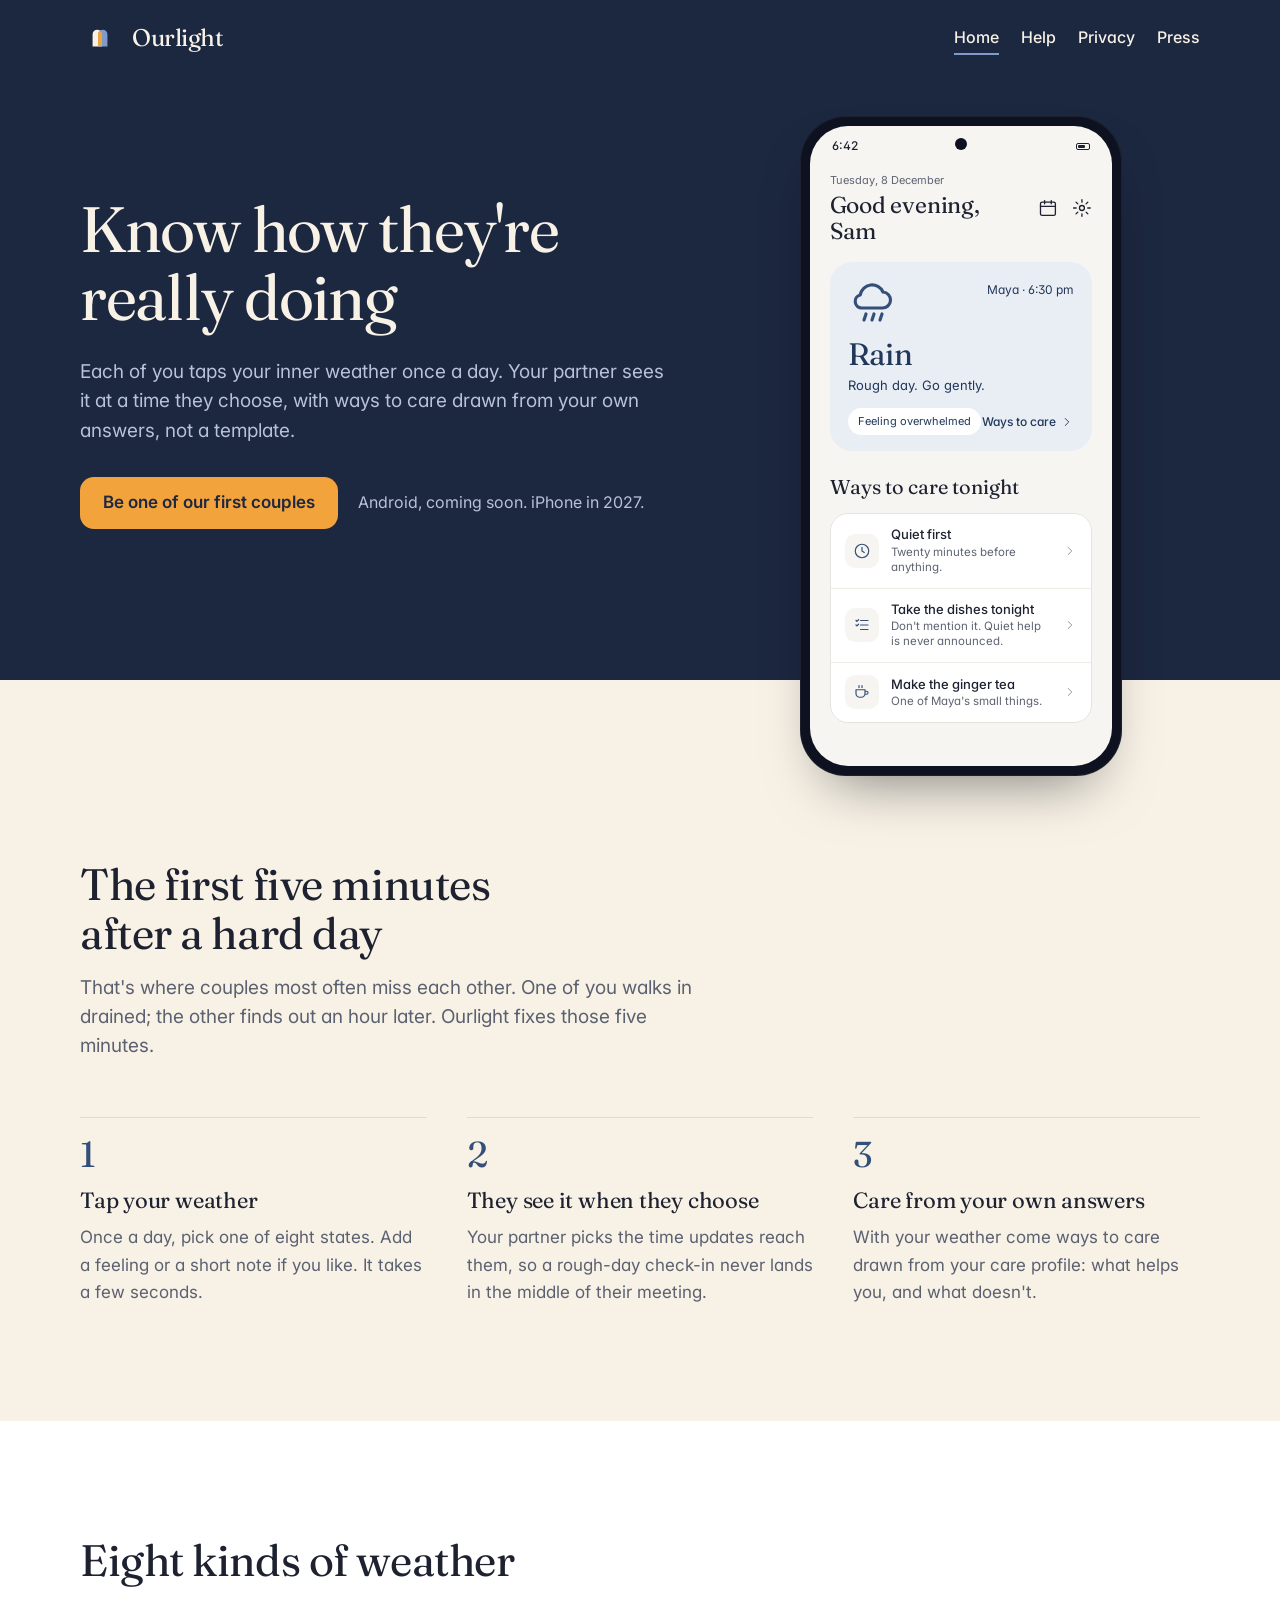
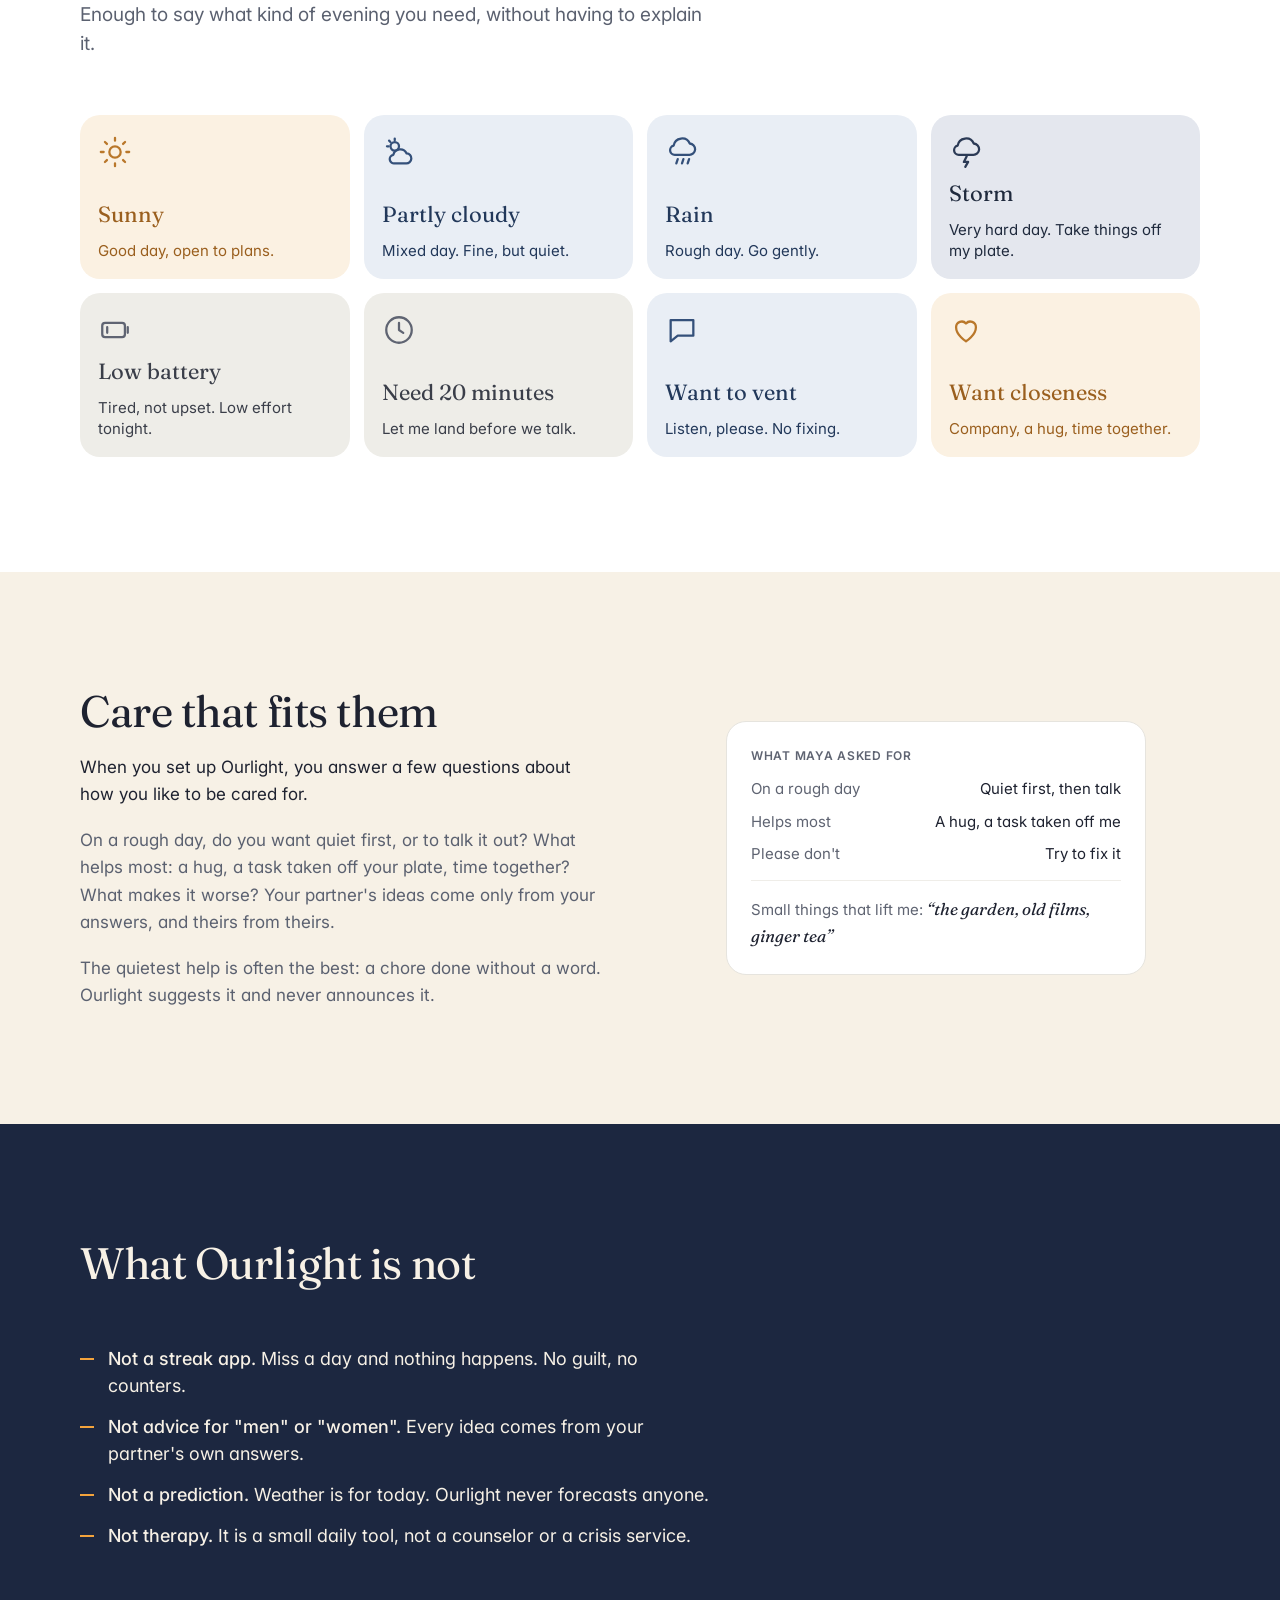
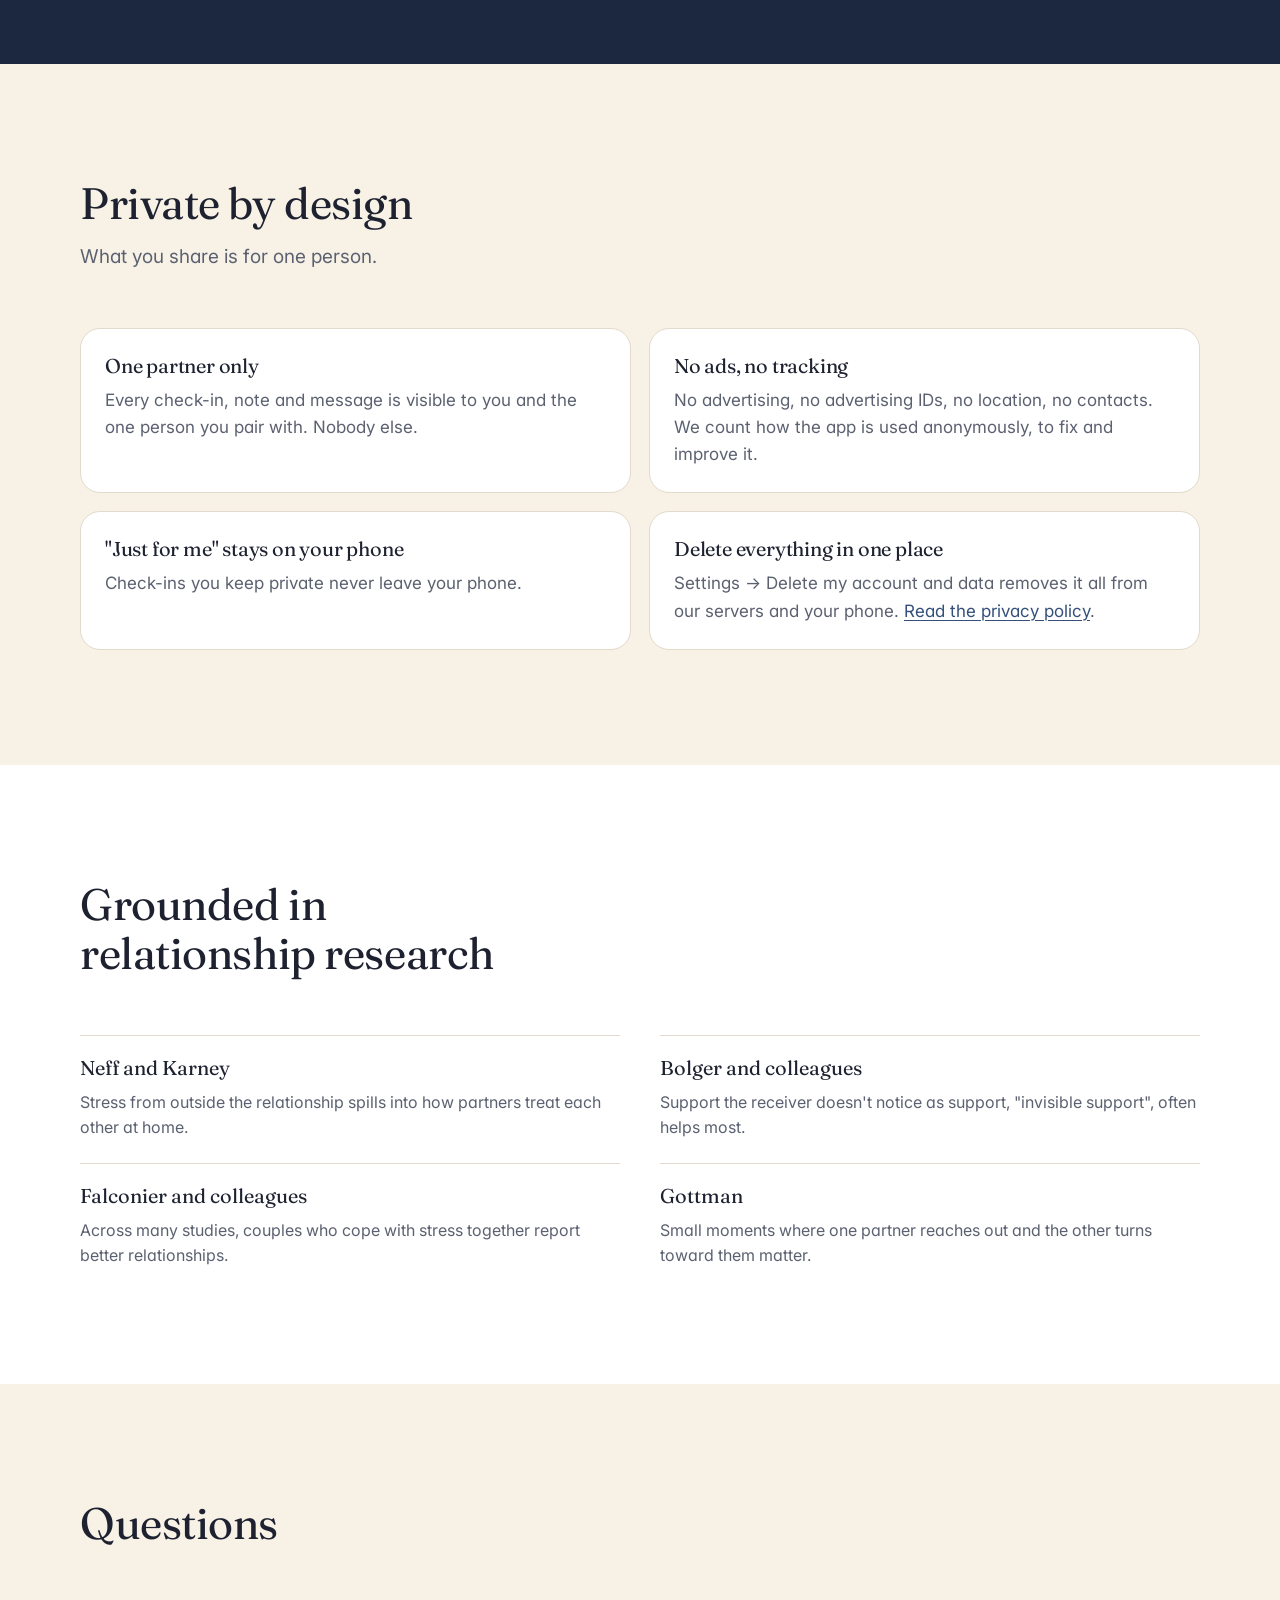
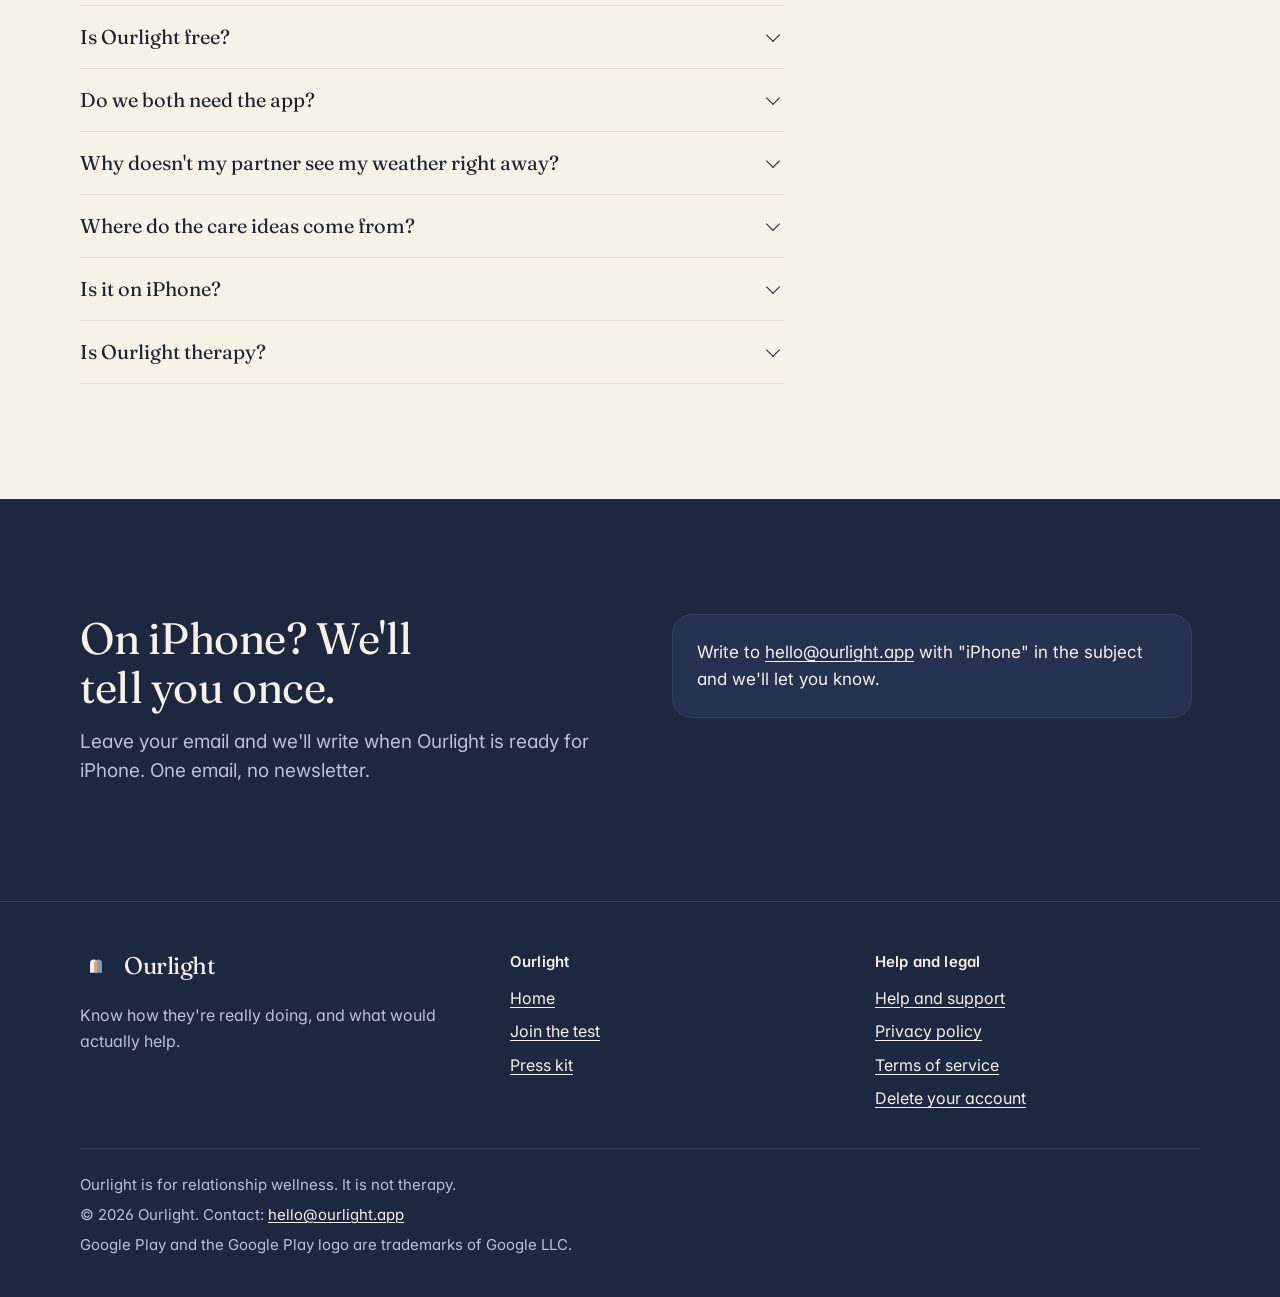
==== commit c7c22c87: "Add the tester sign-up page; store buttons point to it until launch Co-Authored-By: Claude Opus 5.5 " ====
--- a/index.html
+++ b/index.html
@@ -33,8 +33,8 @@
 <h1>Know how they're really doing</h1>
 <p class="lede">Each of you taps your inner weather once a day. Your partner sees it at a time they choose, with ways to care drawn from your own answers, not a template.</p>
 <div class="hero-actions">
-<a class="btn btn-play" href="https://play.google.com/store/apps/details?id=app.ourlight"><svg class="tri" viewBox="0 0 24 26" aria-hidden="true"><path d="M2 1.5l12.4 11.5L2 24.5c-.6-.3-1-.9-1-1.7V3.2c0-.8.4-1.4 1-1.7z" fill="#34A853"/><path d="M18.6 9.1L14.4 13 2 1.5c.3-.2.8-.2 1.2 0z" fill="#FBBC04"/><path d="M18.6 16.9L3.2 25.9c-.4.2-.9.2-1.2-.1L14.4 13z" fill="#EA4335"/><path d="M22.4 11.3c1.1.6 1.1 2.8 0 3.4l-3.8 2.2L14.4 13l4.2-3.9z" fill="#4285F4"/></svg><span>Get it on Google Play</span></a>
-<p class="hero-note">Android now. iPhone in 2027.</p>
+<a class="btn btn-amber" href="/testers">Be one of our first couples</a>
+<p class="hero-note">Android, coming soon. iPhone in 2027.</p>
 </div>
 </div>
 <div class="hero-phone"><div class="phone" role="img" aria-label="The Ourlight home screen showing Maya's weather: Rain, rough day, go gently, with three ways to care tonight">
@@ -141,7 +141,7 @@
 <div class="cols">
 <div><a class="brand" href="/" aria-label="Ourlight home"><svg class="mark sm" viewBox="0 0 1024 1024" aria-hidden="true"><rect width="1024" height="1024" fill="#1C2740"/><defs><clipPath id="m2"><path d="M322 730 V420 A120 120 0 0 1 562 420 V730 Z"/></clipPath></defs><path d="M322 730 V420 A120 120 0 0 1 562 420 V730 Z" fill="#F7F1E6"/><path d="M462 730 V420 A120 120 0 0 1 702 420 V730 Z" fill="#7F9BCB"/><path d="M462 730 V420 A120 120 0 0 1 702 420 V730 Z" fill="#F3A33C" clip-path="url(#m2)"/></svg><span class="word">Ourlight</span></a>
 <p style="margin-top:14px">Know how they're really doing, and what would actually help.</p></div>
-<div><h4>Ourlight</h4><ul><li><a href="/">Home</a></li><li><a href="https://play.google.com/store/apps/details?id=app.ourlight">Get it on Google Play</a></li><li><a href="/press">Press kit</a></li></ul></div>
+<div><h4>Ourlight</h4><ul><li><a href="/">Home</a></li><li><a href="/testers">Join the test</a></li><li><a href="/press">Press kit</a></li></ul></div>
 <div><h4>Help and legal</h4><ul><li><a href="/support">Help and support</a></li><li><a href="/privacy">Privacy policy</a></li><li><a href="/terms">Terms of service</a></li><li><a href="/delete-account">Delete your account</a></li></ul></div>
 </div>
 <div class="legal">
